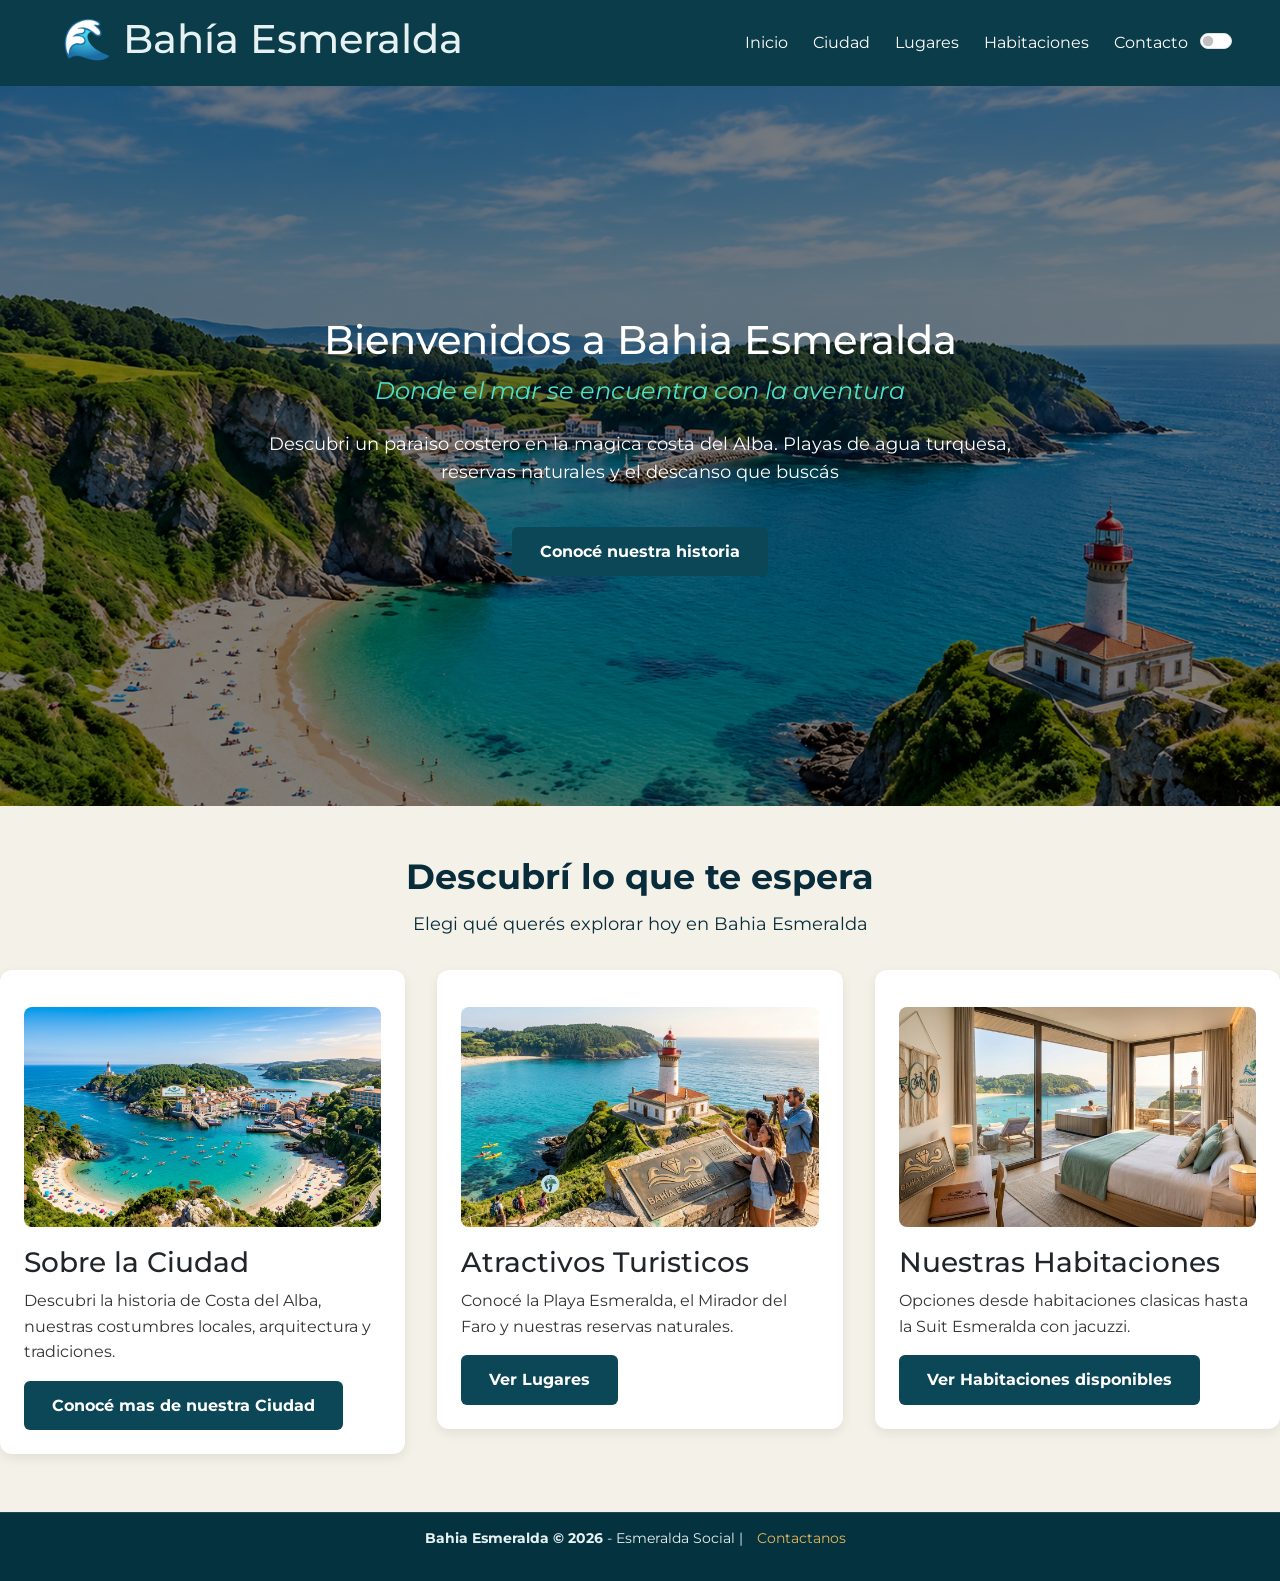
==== index.html @ da9ef94d "modificaciones de diversar clases en todos los html y en estilos.css para que quedaran de manera coh" ====
<!DOCTYPE html>
<html lang="es">
    <head>
        <meta charset="UTF-8">
        <meta name="viewport" content="width=device-width, initial-scale=1.0">
        <link rel="preconnect" href="https://fonts.googleapis.com">
        <link rel="preconnect" href="https://fonts.gstatic.com" crossorigin>
        <link href="https://fonts.googleapis.com/css2?family=Montserrat:ital,wght@0,100..900;1,100..900&display=swap" rel="stylesheet">
        <link href="https://cdn.jsdelivr.net/npm/bootstrap@5.0.2/dist/css/bootstrap.min.css" rel="stylesheet" integrity="sha384-EVSTQN3/azprG1Anm3QDgpJLIm9Nao0Yz1ztcQTwFspd3yD65VohhpuuCOmLASjC" crossorigin="anonymous">
        <link rel="stylesheet" href="estilos.css">
        <title>Bahia Esmeralda</title>
    </head>
    <body class="body">
        <header>
            <nav class="navbar navbar-expand-lg mi-barra-personalizada"> 
              <div class="container-fluid">
                <h1 class="h1">🌊 Bahía Esmeralda</h1>
                <button class="navbar-toggler" type="button" data-bs-toggle="collapse" data-bs-target="#navbarTogglerDemo01" aria-controls="navbarTogglerDemo01" aria-expanded="false" aria-label="Toggle navigation">
                  <span class="navbar-toggler-icon"></span>
                </button>
                <div class="collapse navbar-collapse" id="navbarTogglerDemo01"> 
                    <ul class="navbar-nav ms-auto mb-2 mb-lg-0">
                      <li class="nav-item">
                        <a class="nav-link active" aria-current="page" href="index.html">Inicio</a>
                      </li>
                      <li class="nav-item">
                        <a class="nav-link" href="ciudad.html">Ciudad</a>
                      </li>
                      <li class="nav-item">
                        <a class="nav-link" href="lugares.html">Lugares</a>
                      </li>
                      <li class="nav-item">
                        <a class="nav-link" href="habitaciones.html">Habitaciones</a>
                      </li>
                      <li class="nav-item">
                        <a class="nav-link" href="contacto.html">Contacto</a>
                      </li>
                    </ul>
                </div>
              </div>
              <div class="form-check form-switch">
          <input
            class="form-check-input"
            type="checkbox"
            id="flexSwitchCheckDefault"
          />
          <label class="form-check-label" for="flexSwitchCheckDefault"></label>
        </div>
            </nav>
        </header>
        <main>
            <section class="hero">
                <div class="hero-content">
                    <h1>Bienvenidos a Bahia Esmeralda</h1>
                    <p class="eslogan">Donde el mar se encuentra con la aventura</p>
                    <p>Descubri un paraiso costero en la magica costa del Alba. Playas de agua turquesa, reservas naturales y el descanso que buscás</p>
                    <a href="ciudad.html" class="btn-solid">Conocé nuestra historia </a>
                </div>
            </section>
            <section>
                <div class="titulo-seccion">
                    <h2>Descubrí lo que te espera</h2>
                    <p>Elegi qué querés explorar hoy en Bahia Esmeralda</p>
                </div>
            </section>
            <div class="galeria-lugares">
                <article class="tarjeta-lugar">
                    <img src="Multimedia/Imagen/Imagen-Ciudad.jpeg" alt="Imagen de la ciudad.">
                   <div>
                        <h3>Sobre la Ciudad</h3> 
                        <p>Descubri la historia de Costa del Alba, nuestras costumbres locales, arquitectura y tradiciones. </p>
                        <a href="ciudad.html" class="btn-solid theme-primary btn-lg">Conocé mas de nuestra Ciudad</a>
                   </div>
                </article>
                <article class="tarjeta-lugar">
                    <img src="Multimedia/Imagen/AtraccionTuristica.jpeg" alt="Imagen de una atraccion turistica.">
                    <div>
                        <h3>Atractivos Turisticos</h3>
                        <p>Conocé la Playa Esmeralda, el Mirador del Faro y nuestras reservas naturales.</p>
                        <a href="lugares.html" class="btn-solid theme-primary btn-lg">Ver Lugares</a>
                    </div>
                </article>
                <article class="tarjeta-lugar">
                    <img src="Multimedia/Imagen/ImagenDeHabataciones.jpeg" alt="Imagen de una habitacion.">
                    <div>
                        <h3>Nuestras Habitaciones</h3>
                        <p>Opciones desde habitaciones clasicas hasta la Suit Esmeralda con jacuzzi. </p>
                        <a href="habitaciones.html" class="btn-solid theme-primary btn-lg">Ver Habitaciones disponibles</a>
                    </div>
                </article>
            </div>
        </main>
        <footer >
            <div class="footer">
                <p><strong>Bahia Esmeralda &copy; 2026</strong> - Esmeralda Social | <a  class="link-footer" href="contacto.html">Contactanos</a></p>
            </div>
        </footer>    
       <script src="https://cdn.jsdelivr.net/npm/bootstrap@5.0.2/dist/js/bootstrap.bundle.min.js" integrity="sha384-MrcW6ZMFYlzcLA8Nl+NtUVF0sA7MsXsP1UyJoMp4YLEuNSfAP+JcXn/tWtIaxVXM" crossorigin="anonymous"></script>
     <script src="modo-oscuro.js"></script>    
    </body>
</html>
---- estilos.css ----
/* VARIABLES */

*  {

    box-sizing: border-box;
    margin: 0;
    padding: 0;
    
}

:root {

    --color-principal: #159A9C;
    --color-secundario: #176B87;
    --color-títulos: #E6F1F2;
    --color-subtítulos: #082C3A;
    --color-cards: #082C3A;
    --color-fondo-body: #F4F1E8;
    --color-fondo-header: #0F7C7E;
    --color-fondo-footer: #082C3A;
    --color-hipervinculo: #E5B85C;

}

:root.modo-oscuro{
    --color-principal: #36B6AE;
    --color-secundario: #8CCDD5;
    --color-títulos: #E6F1F2;
    --color-subtítulos: #E6F1F2;
    --color-cards: #082C3A;
    --color-fondo-body: #18252D;
    --color-fondo-header: #102F3A;
    --color-fondo-footer: #0B1B23;
    --color-hipervinculo: #F2C96D;
}

/* BODYS */

body {
    
    font-family: "Montserrat", sans-serif;
    font-size: 16px;
    line-height: 1.6;
    max-width: 100%;
}


.body {

    background-color: var(--color-fondo-body);
    display: flex;
    flex-direction: column;
    min-height: 100vh;

}

main{
    flex: 1;
}

.link-body {

    color: var(--color-hipervinculo);
    text-decoration: none;
    padding: 0 10px;
}

.h1 {

    color: var(--color-títulos);
    padding: 0 10px;

}

.h2 {

    color: var(--color-subtítulos);
    padding: 0 10px;

}

/* HEADERS */
/*---------------------Barra y menu--------------------*/
.mi-barra-personalizada{
    background-color: #0b3c49; 
    color: #ffffff;            
    display: flex !important;   
    justify-content: space-between !important;
    align-items: center;   
    padding: 15px 40px;    
    position: sticky;      
    top: 0;
    z-index: 1000;
}

/* Acomodá la lista del menú horizontalmente */
header .navbar-nav {
    list-style: none;
    gap: 25px;
    margin-left: 40px;
   
}

/* Modificaciones del logo */
.navbar-brand{
    font-size: 1.8rem;
    margin: 0;
    color: var(--color-texto-navbar);
}

/* Estilo para los textos y enlaces dentro del panel desplegable */
header .navbar-nav .nav-link{
    color: var(--color-texto-navbar) !important;
    padding: 10px 0 !important;
    
}


header .navbar-nav .nav-link:hover {
    color: #4ee1c7 !important;
}


.navbar-toggler-icon {
    filter: invert(1) brightness(2); 
}

/* Modificar el botón contenedor de la hamburguesa */
.navbar-toggler {
    border-color: #626665 !important; 
    background-color: transparent !important;
}

/* SOLO PARA CIUDAD (BOOTSTRAP 5) */

.navbar{
    background-color: #0b3c49 !important;
}

.navbar-nav{
    margin-left: 40px;
}

.navbar .navbar-brand{
    color: var(--color-fondo-body) !important;
}

.navbar .nav-link{
    color: var(--color-fondo-body) !important;
}

.ciudad ol{
    list-style-type: disc;
    color: var(--color-subtítulos);
}

.ciudad ol li a{
    color: var(--color-subtítulos);
    text-decoration: none;
}

.ciudad ol li a:hover{
    color: var(--color-hipervinculo);
    text-decoration: none;
}

/* FIN DE CIUDAD (BOOTSTRAP 5) */


/*----------------------------------------------------------------------------*/

/* MAINS */

.h3 {

    color: var(--color-subtítulos);
    margin: 20px 0 10px 0;
    padding: 0 10px;

}

.p {

    color: var(--color-subtítulos);
    margin: 20px 0 10px 0;
    padding: 0 10px;

}

.formulario-box {

    display: flex;
    align-items: center;
    margin: 20px;

}

.formulario-box label {

    width: 100px;
    padding: 0 10px;
    color: var(--color-subtítulos);

}

.box-input-contacto {

    width: 300px;
    height: 45px;
    box-sizing: border-box;
    padding: 5px;
}

.mensaje {

    width: 600px;
    height: 236px;
    box-sizing: border-box;
    padding: 5px;
}

.submit-formulario {

    background-color: var(--color-principal);
    color: var(--color-fondo-body);
    border: none;
    padding: 10px 20px;
    cursor: pointer;
    margin-top: 10px;
    margin-left: 10px;

}

.link-contacto {

    color: var(--color-subtítulos);
    text-decoration: none;
    padding: 0 10px;

}

.hero{
    background-image: linear-gradient(rgba(0,0,0,0.5), rgba(0,0,0,0.5)), url(Multimedia/Imagen/ciudad-esmeralda.png);
    background-size: cover;
    background-position: center;
    background-repeat: no-repeat;
    min-height: 80vh;
    display: flex;
    justify-content: center;
    align-items: center;
    text-align: center;
    color: #ffffff;
    padding: 20px;
}

.hero-content{
    max-width: 800px;
}

.hero-content h2{
    font-size: 3rem;
    margin-bottom: 15px;
    text-shadow: 2px 2px 4px rgba(0,0,0,0.6);
}

.hero-content .eslogan{
    font-size: 1.5rem;
    font-style: italic;
    color: #4ee1c7;
    margin-bottom: 20px;

}

.hero-content p{
    font-size: 1.1rem;
    margin-bottom: 40px;
}

.btn-solid{
    display: inline-block;
    padding: 12px 28px;

    background-color: #0c4757;
    color: #ffffff;
    border: none;
    border-radius: 6px;

    font-size: 1rem;
    font-weight: bold;
    text-decoration: none;
    text-align: center;

    cursor: pointer;
    transition: background-color 0.3s ease, transform 0.2s ease;
}

.btn-solid:hover{
    background-color: #4ee1c7;
    color: #28778d;
    transform: translateY(-2px);
}
.btn-solid:active{
    transform: translateY(0);
}

/*--------------Titulo de Seccion---------------------------------*/
.titulo-seccion{
    text-align: center;         
    max-width: 800px;           
    margin: 50px auto 30px auto;
    padding: 0 20px;            
}

.titulo-seccion h2{
    color: var(--color-subtítulos);    
    font-size: 2.2rem;   
    font-weight: bold;   
    margin-bottom: 12px; 
}

.titulo-seccion p{
    color: var(--color-subtítulos);  
    font-size: 1.1rem ;
}
/*----------------------------------------------------------------*/


.card{
    display: flex;
    align-items: center;
    margin: auto;
    padding: 10px 28px;
}

.card-title{
    font-size: 1.2rem;
    font-weight: bold;
    color: var(--color-cards);
}

.card-text{
    font-size: 1rem;
    font-style:  sans-serif;
    color: var(--color-cards);
    
}
.btn-solid{
    font-size: 1rem;
    border: none;
    font-weight: bold;
    text-decoration: none;   /* Quita el subrayado de los enlaces si usás un <a> */    
    text-align: center;

}

.card-img-top{
    width: 100%;
    height: 220px;
    object-fit: cover;
    border-radius: 8px;
    margin: 0.8rem 0 1.2rem;
    display: block;
}

/* FOOTERS */

.footer {

    background-color: #05323f;
    text-align: center;
    padding: 15px 20px;
    font-size: 0.85rem;
    color: var(--color-títulos);
    border-top: 1px solid rgba(255, 255, 255, 0.1);
    margin-top: 10px;

}

.link-footer {

    color: var(--color-hipervinculo);
    text-decoration: none;
    padding: 0 10px;

}

.link-footer:hover {

    text-decoration: none;
    color: var(--color-principal);

}
/* ======================================
   FLEXBOX — Tarjetas de la sección Lugares
   Parte A: Layouts avanzados con Flexbox
   ====================================== */

/* Contenedor flexible: las tarjetas se acomodan solas */
.galeria-lugares {
    display: flex;
    flex-wrap: wrap;          /* Pasa a la fila siguiente si no entran */
    gap: 2rem;                /* Espacio entre tarjetas — en lugar de margin */
    margin: 2rem 0 3rem;
}

/* Cada tarjeta: base flexible responsiva */
.tarjeta-lugar {
    flex: 1 1 320px;          /* Crece → se encoge → tamaño mínimo 320px */
    /* flex-grow: 1 → ocupa espacio disponible
       flex-shrink: 1 → se encoge si es necesario
       flex-basis: 320px → tamaño base antes de distribuir espacio */
    background-color: #ffffff;
    border-radius: 12px;
    padding: 1.5rem;
    box-shadow: 0 4px 12px rgba(0, 0, 0, 0.08);
    overflow: hidden;
    transition: transform 0.3s ease, box-shadow 0.3s ease;
}

/* Efecto al pasar el mouse — mejora visual */
.tarjeta-lugar:hover {
    transform: translateY(-5px);
    box-shadow: 0 8px 20px rgba(0, 0, 0, 0.12);
}

/* Imagen dentro de la tarjeta */
.tarjeta-lugar img {
    width: 100%;
    height: 220px;
    object-fit: cover;
    border-radius: 8px;
    margin: 0.8rem 0 1.2rem;
    display: block;
}

/* Títulos y texto dentro de tarjetas */
.tarjeta-lugar h3 {
    margin-top: 0;
}

.tarjeta-lugar p {
    line-height: 1.6;
    color: #333;
}
/* ======================================
   SECCIÓN HABITACIONES — Estilos propios
   ====================================== */

/* Precio destacado */
.precio {
    font-size: 1.1rem;
    font-weight: 700;
    color: var(--color-primario);
    margin-top: 1rem;
    padding-top: 0.8rem;
    border-top: 1px dashed #ddd;
}

/* Asegurar que todas las tarjetas tengan el mismo alto */
.tarjeta-lugar {
    display: flex;
    flex-direction: column;
    height: 100%;
}

.tarjeta-lugar p:last-of-type {
    margin-top: auto;
}
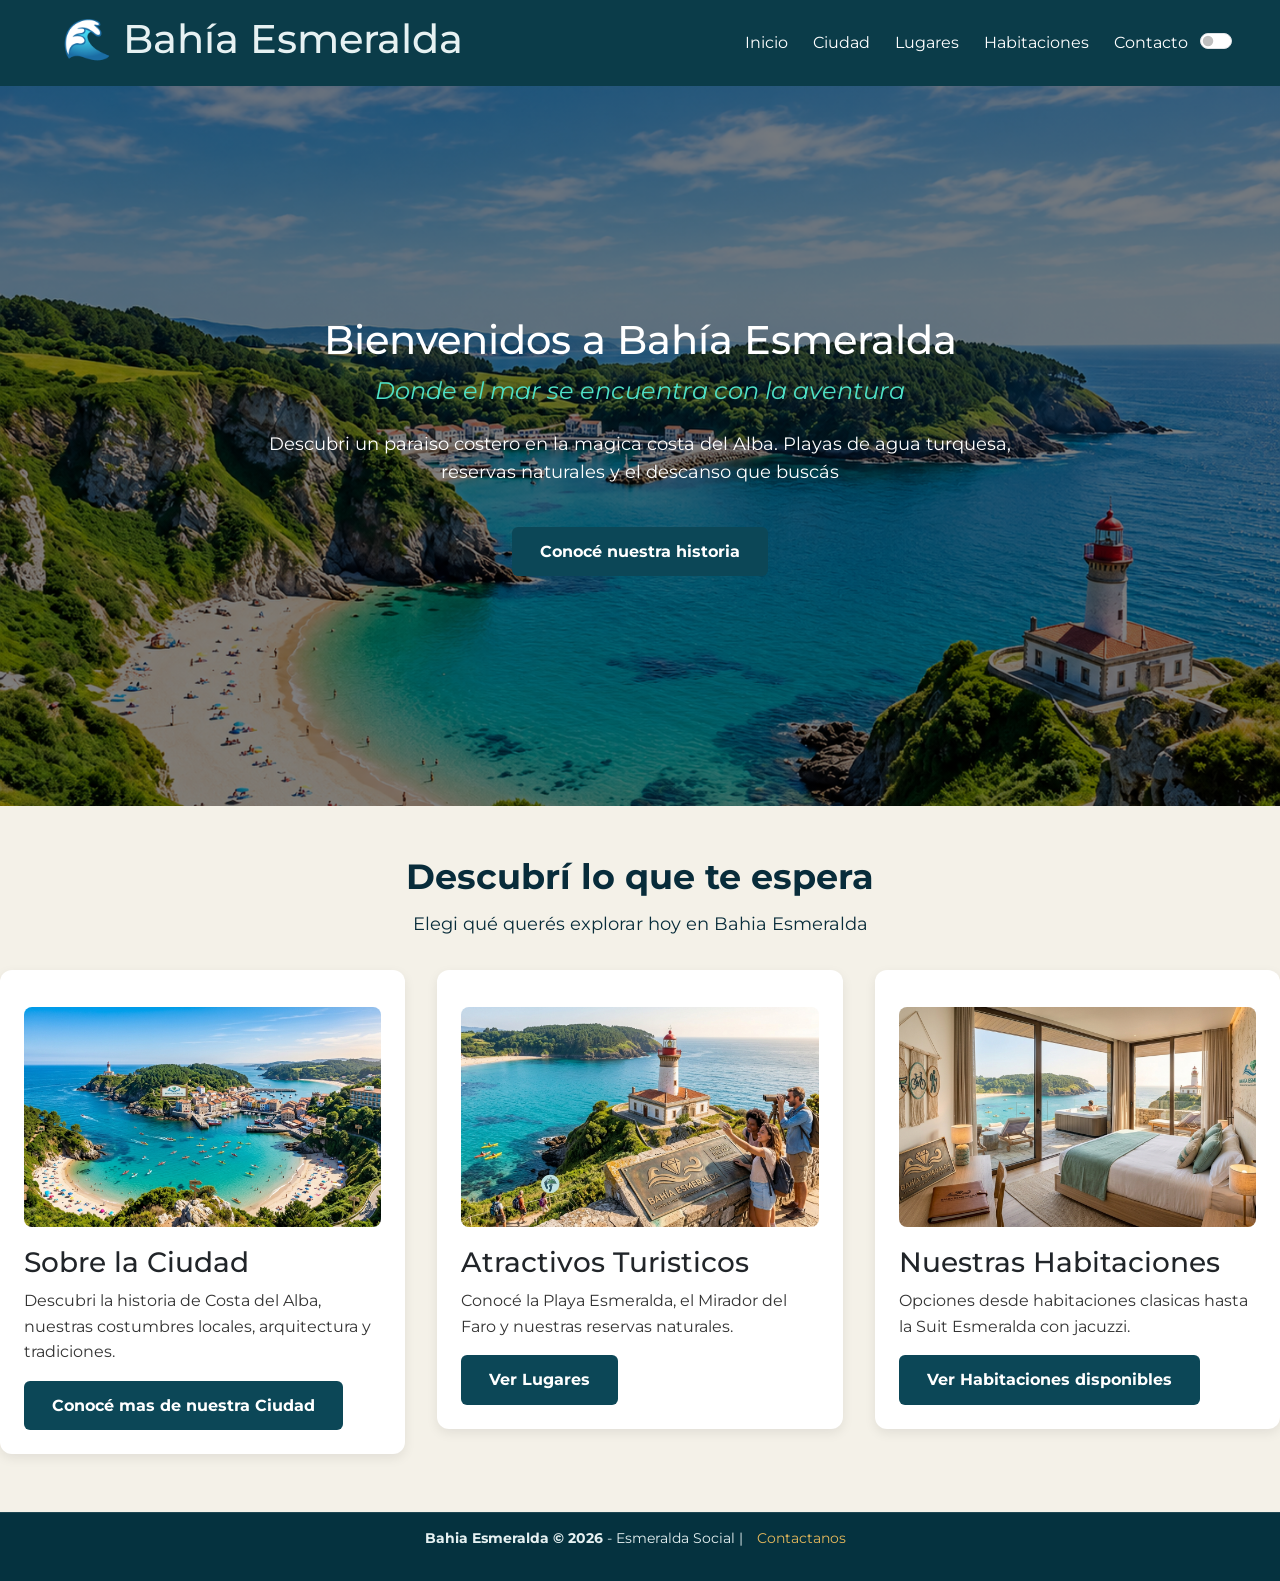
==== commit 46a7929d: "Se modificó un h1 por un h2 para que solo haya uno" ====
--- a/index.html
+++ b/index.html
@@ -51,7 +51,7 @@
         <main>
             <section class="hero">
                 <div class="hero-content">
-                    <h1>Bienvenidos a Bahia Esmeralda</h1>
+                    <h1>Bienvenidos a Bahía Esmeralda</h1>
                     <p class="eslogan">Donde el mar se encuentra con la aventura</p>
                     <p>Descubri un paraiso costero en la magica costa del Alba. Playas de agua turquesa, reservas naturales y el descanso que buscás</p>
                     <a href="ciudad.html" class="btn-solid">Conocé nuestra historia </a>
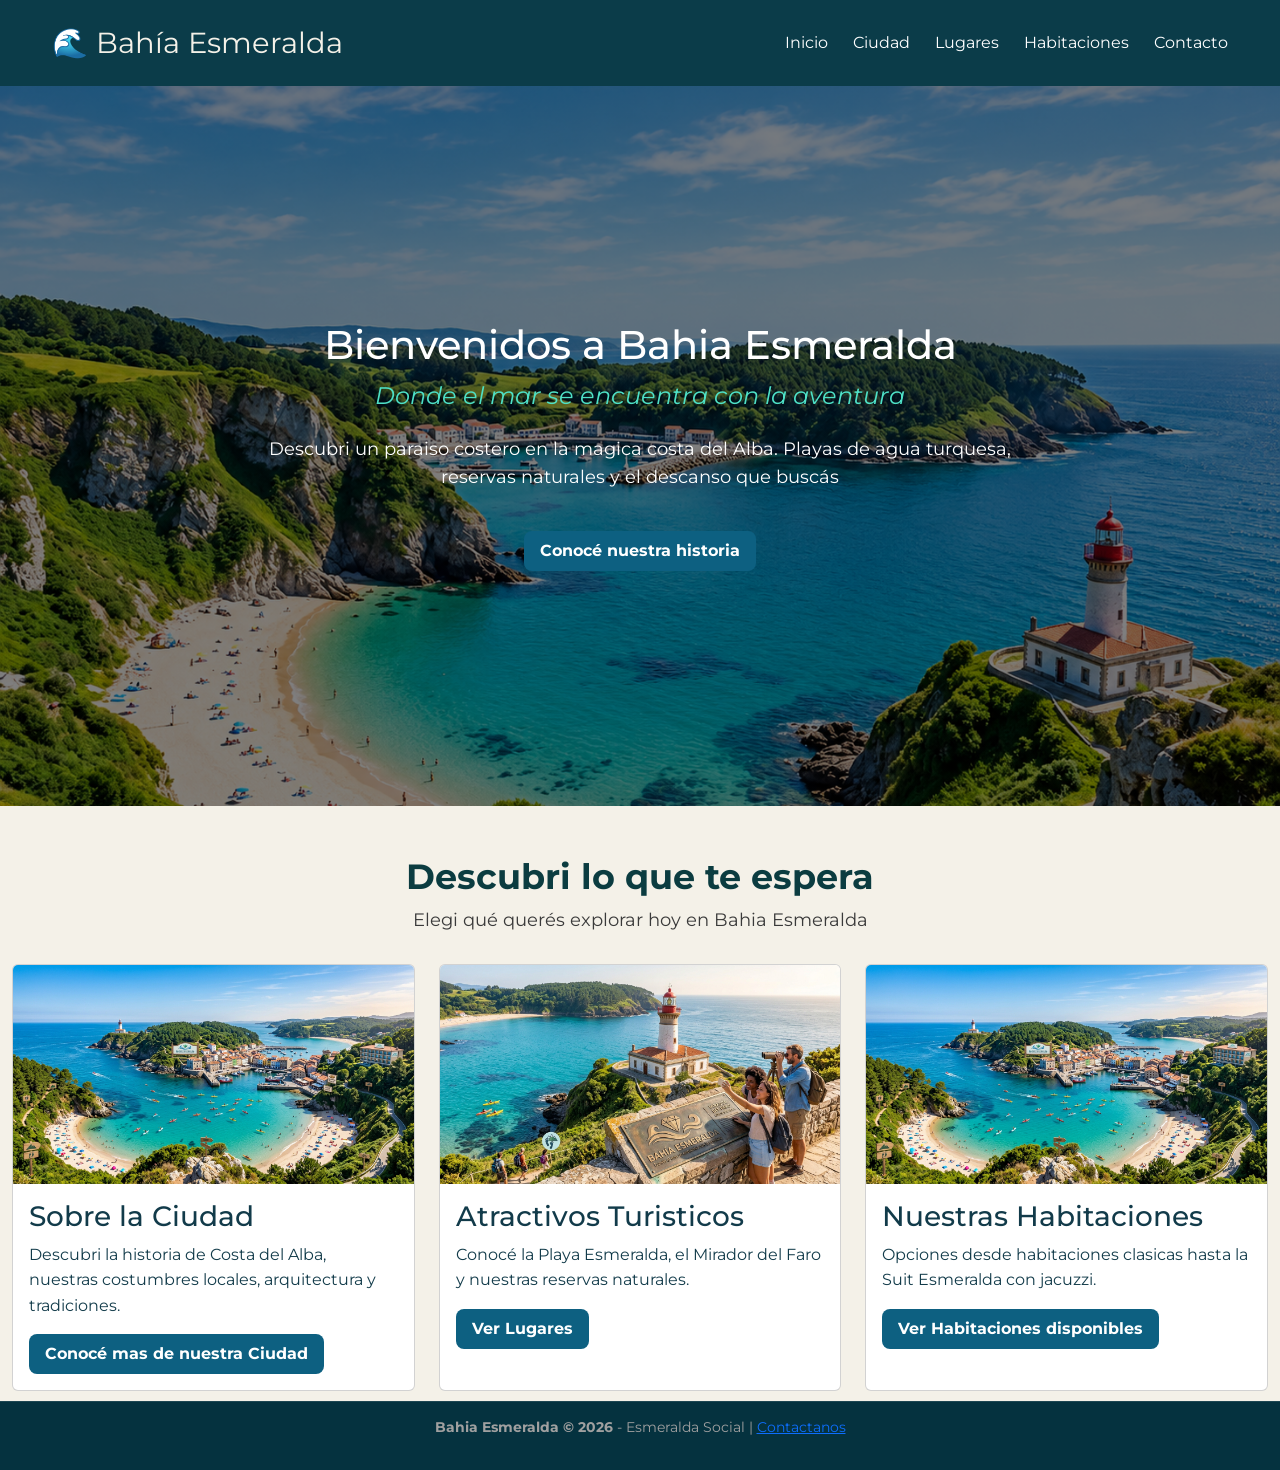
==== commit 54404524: "modificado las tajetas y los botones de index.html" ====
--- a/index.html
+++ b/index.html
@@ -14,7 +14,7 @@
         <header>
             <nav class="navbar navbar-expand-lg mi-barra-personalizada"> 
               <div class="container-fluid">
-                <h1 class="h1">🌊 Bahía Esmeralda</h1>
+                <a class="navbar-brand" href="index.html">🌊 Bahía Esmeralda</a>
                 <button class="navbar-toggler" type="button" data-bs-toggle="collapse" data-bs-target="#navbarTogglerDemo01" aria-controls="navbarTogglerDemo01" aria-expanded="false" aria-label="Toggle navigation">
                   <span class="navbar-toggler-icon"></span>
                 </button>
@@ -38,64 +38,64 @@
                     </ul>
                 </div>
               </div>
-              <div class="form-check form-switch">
-          <input
-            class="form-check-input"
-            type="checkbox"
-            id="flexSwitchCheckDefault"
-          />
-          <label class="form-check-label" for="flexSwitchCheckDefault"></label>
-        </div>
             </nav>
         </header>
         <main>
             <section class="hero">
                 <div class="hero-content">
-                    <h1>Bienvenidos a Bahía Esmeralda</h1>
+                    <h1>Bienvenidos a Bahia Esmeralda</h1>
                     <p class="eslogan">Donde el mar se encuentra con la aventura</p>
                     <p>Descubri un paraiso costero en la magica costa del Alba. Playas de agua turquesa, reservas naturales y el descanso que buscás</p>
-                    <a href="ciudad.html" class="btn-solid">Conocé nuestra historia </a>
+                    <a href="ciudad.html" class="btn btn-secondary btn-lg">Conocé nuestra historia </a>
                 </div>
             </section>
             <section>
                 <div class="titulo-seccion">
-                    <h2>Descubrí lo que te espera</h2>
+                    <h2>Descubri lo que te espera</h2>
                     <p>Elegi qué querés explorar hoy en Bahia Esmeralda</p>
                 </div>
             </section>
-            <div class="galeria-lugares">
-                <article class="tarjeta-lugar">
-                    <img src="Multimedia/Imagen/Imagen-Ciudad.jpeg" alt="Imagen de la ciudad.">
-                   <div>
-                        <h3>Sobre la Ciudad</h3> 
-                        <p>Descubri la historia de Costa del Alba, nuestras costumbres locales, arquitectura y tradiciones. </p>
-                        <a href="ciudad.html" class="btn-solid theme-primary btn-lg">Conocé mas de nuestra Ciudad</a>
-                   </div>
-                </article>
-                <article class="tarjeta-lugar">
-                    <img src="Multimedia/Imagen/AtraccionTuristica.jpeg" alt="Imagen de una atraccion turistica.">
-                    <div>
-                        <h3>Atractivos Turisticos</h3>
-                        <p>Conocé la Playa Esmeralda, el Mirador del Faro y nuestras reservas naturales.</p>
-                        <a href="lugares.html" class="btn-solid theme-primary btn-lg">Ver Lugares</a>
-                    </div>
-                </article>
-                <article class="tarjeta-lugar">
-                    <img src="Multimedia/Imagen/ImagenDeHabataciones.jpeg" alt="Imagen de una habitacion.">
-                    <div>
-                        <h3>Nuestras Habitaciones</h3>
-                        <p>Opciones desde habitaciones clasicas hasta la Suit Esmeralda con jacuzzi. </p>
-                        <a href="habitaciones.html" class="btn-solid theme-primary btn-lg">Ver Habitaciones disponibles</a>
-                    </div>
-                </article>
+            <div class="container-fluid">
+                
+                <div class="row row-cols-1 row-cols-md-3 g-4">
+                    <div class="col">
+                        <div class="card h-100">
+                            <img src="Multimedia/Imagen/Imagen-Ciudad.jpeg" class="card-img-top" alt="Imagen de la ciudad.">
+                            <div class="card-body">
+                                <h3 class="card-title">Sobre la Ciudad</h3>
+                                <p class="card-text">Descubri la historia de Costa del Alba, nuestras costumbres locales, arquitectura y tradiciones.</p>
+                                <a href="ciudad.html"  class="btn btn-secondary btn-lg">Conocé mas de nuestra Ciudad</a>
+                            </div>
+                        </div>
+                    </div>    
+                     <div class="col">
+                        <div class="card h-100">
+                            <img src="Multimedia/Imagen/AtraccionTuristica.jpeg" class="card-img-top" alt="Imagen de una atraccion turistica.">
+                            <div class="card-body">
+                                <h3 class="card-title">Atractivos Turisticos</h3>
+                                <p class="card-text">Conocé la Playa Esmeralda, el Mirador del Faro y nuestras reservas naturales.</p>
+                                <a href="lugares.html"  class="btn btn-secondary btn-lg">Ver Lugares</a>
+                            </div>
+                        </div>
+                    </div> 
+                    <div class="col">
+                        <div class="card h-100">
+                            <img src="Multimedia/Imagen/Imagen-Ciudad.jpeg" class="card-img-top" alt="Imagen de la ciudad.">
+                            <div class="card-body">
+                                <h3 class="card-title">Nuestras Habitaciones</h3>
+                                <p class="card-text">Opciones desde habitaciones clasicas hasta la Suit Esmeralda con jacuzzi.</p>
+                                <a href="habitaciones.html"  class="btn btn-secondary btn-lg">Ver Habitaciones disponibles</a>
+                            </div>
+                        </div>
+                    </div> 
+                </div>
             </div>
         </main>
         <footer >
             <div class="footer">
-                <p><strong>Bahia Esmeralda &copy; 2026</strong> - Esmeralda Social | <a  class="link-footer" href="contacto.html">Contactanos</a></p>
+                <p><strong>Bahia Esmeralda &copy; 2026</strong> - Esmeralda Social | <a href="contacto.html">Contactanos</a></p>
             </div>
         </footer>    
        <script src="https://cdn.jsdelivr.net/npm/bootstrap@5.0.2/dist/js/bootstrap.bundle.min.js" integrity="sha384-MrcW6ZMFYlzcLA8Nl+NtUVF0sA7MsXsP1UyJoMp4YLEuNSfAP+JcXn/tWtIaxVXM" crossorigin="anonymous"></script>
-     <script src="modo-oscuro.js"></script>    
     </body>
 </html> 
--- a/estilos.css
+++ b/estilos.css
@@ -12,9 +12,7 @@
 
     --color-principal: #159A9C;
     --color-secundario: #176B87;
-    --color-títulos: #E6F1F2;
-    --color-subtítulos: #082C3A;
-    --color-cards: #082C3A;
+    --color-títulos: #123B4A;
     --color-fondo-body: #F4F1E8;
     --color-fondo-header: #0F7C7E;
     --color-fondo-footer: #082C3A;
@@ -22,12 +20,10 @@
 
 }
 
-:root.modo-oscuro{
+.modo-oscuro{
     --color-principal: #36B6AE;
     --color-secundario: #8CCDD5;
     --color-títulos: #E6F1F2;
-    --color-subtítulos: #E6F1F2;
-    --color-cards: #082C3A;
     --color-fondo-body: #18252D;
     --color-fondo-header: #102F3A;
     --color-fondo-footer: #0B1B23;
@@ -50,12 +46,7 @@
     background-color: var(--color-fondo-body);
     display: flex;
     flex-direction: column;
-    min-height: 100vh;
-
-}
-
-main{
-    flex: 1;
+
 }
 
 .link-body {
@@ -74,7 +65,7 @@
 
 .h2 {
 
-    color: var(--color-subtítulos);
+    color: var(--color-fondo-body);
     padding: 0 10px;
 
 }
@@ -105,12 +96,13 @@
 .navbar-brand{
     font-size: 1.8rem;
     margin: 0;
-    color: var(--color-texto-navbar);
-}
+    color: #cddddd;
+}
+
 
 /* Estilo para los textos y enlaces dentro del panel desplegable */
 header .navbar-nav .nav-link{
-    color: var(--color-texto-navbar) !important;
+    color: #ffffff !important;
     padding: 10px 0 !important;
     
 }
@@ -151,19 +143,26 @@
 
 .ciudad ol{
     list-style-type: disc;
-    color: var(--color-subtítulos);
+    color: var(--color-títulos);
 }
 
 .ciudad ol li a{
-    color: var(--color-subtítulos);
+    color: var(--color-títulos);
     text-decoration: none;
 }
 
 .ciudad ol li a:hover{
     color: var(--color-hipervinculo);
-    text-decoration: none;
-}
-
+    text-decoration: underline;
+}
+
+.card-title{
+    color: var(--color-títulos);
+}
+
+.card-text{
+    color: var(--color-títulos);
+}
 /* FIN DE CIUDAD (BOOTSTRAP 5) */
 
 
@@ -173,7 +172,7 @@
 
 .h3 {
 
-    color: var(--color-subtítulos);
+    color: var(--color-títulos);
     margin: 20px 0 10px 0;
     padding: 0 10px;
 
@@ -181,7 +180,7 @@
 
 .p {
 
-    color: var(--color-subtítulos);
+    color: var(--color-títulos);
     margin: 20px 0 10px 0;
     padding: 0 10px;
 
@@ -199,7 +198,7 @@
 
     width: 100px;
     padding: 0 10px;
-    color: var(--color-subtítulos);
+    color: var(--color-títulos);
 
 }
 
@@ -233,7 +232,7 @@
 
 .link-contacto {
 
-    color: var(--color-subtítulos);
+    color: var(--color-fondo-footer);
     text-decoration: none;
     padding: 0 10px;
 
@@ -276,31 +275,13 @@
     margin-bottom: 40px;
 }
 
-.btn-solid{
-    display: inline-block;
-    padding: 12px 28px;
-
-    background-color: #0c4757;
+.btn{
+    background-color: #0d6081;
     color: #ffffff;
     border: none;
-    border-radius: 6px;
 
     font-size: 1rem;
-    font-weight: bold;
-    text-decoration: none;
-    text-align: center;
-
-    cursor: pointer;
-    transition: background-color 0.3s ease, transform 0.2s ease;
-}
-
-.btn-solid:hover{
-    background-color: #4ee1c7;
-    color: #28778d;
-    transform: translateY(-2px);
-}
-.btn-solid:active{
-    transform: translateY(0);
+    font-weight: bold;  
 }
 
 /*--------------Titulo de Seccion---------------------------------*/
@@ -312,55 +293,17 @@
 }
 
 .titulo-seccion h2{
-    color: var(--color-subtítulos);    
+    color: #0b3c40;    
     font-size: 2.2rem;   
     font-weight: bold;   
-    margin-bottom: 12px; 
 }
 
 .titulo-seccion p{
-    color: var(--color-subtítulos);  
+    color: #3a3a3a;  
     font-size: 1.1rem ;
 }
 /*----------------------------------------------------------------*/
 
-
-.card{
-    display: flex;
-    align-items: center;
-    margin: auto;
-    padding: 10px 28px;
-}
-
-.card-title{
-    font-size: 1.2rem;
-    font-weight: bold;
-    color: var(--color-cards);
-}
-
-.card-text{
-    font-size: 1rem;
-    font-style:  sans-serif;
-    color: var(--color-cards);
-    
-}
-.btn-solid{
-    font-size: 1rem;
-    border: none;
-    font-weight: bold;
-    text-decoration: none;   /* Quita el subrayado de los enlaces si usás un <a> */    
-    text-align: center;
-
-}
-
-.card-img-top{
-    width: 100%;
-    height: 220px;
-    object-fit: cover;
-    border-radius: 8px;
-    margin: 0.8rem 0 1.2rem;
-    display: block;
-}
 
 /* FOOTERS */
 
@@ -370,7 +313,7 @@
     text-align: center;
     padding: 15px 20px;
     font-size: 0.85rem;
-    color: var(--color-títulos);
+    color: #a0a0a0;
     border-top: 1px solid rgba(255, 255, 255, 0.1);
     margin-top: 10px;
 
@@ -381,13 +324,6 @@
     color: var(--color-hipervinculo);
     text-decoration: none;
     padding: 0 10px;
-
-}
-
-.link-footer:hover {
-
-    text-decoration: none;
-    color: var(--color-principal);
 
 }
 /* ======================================
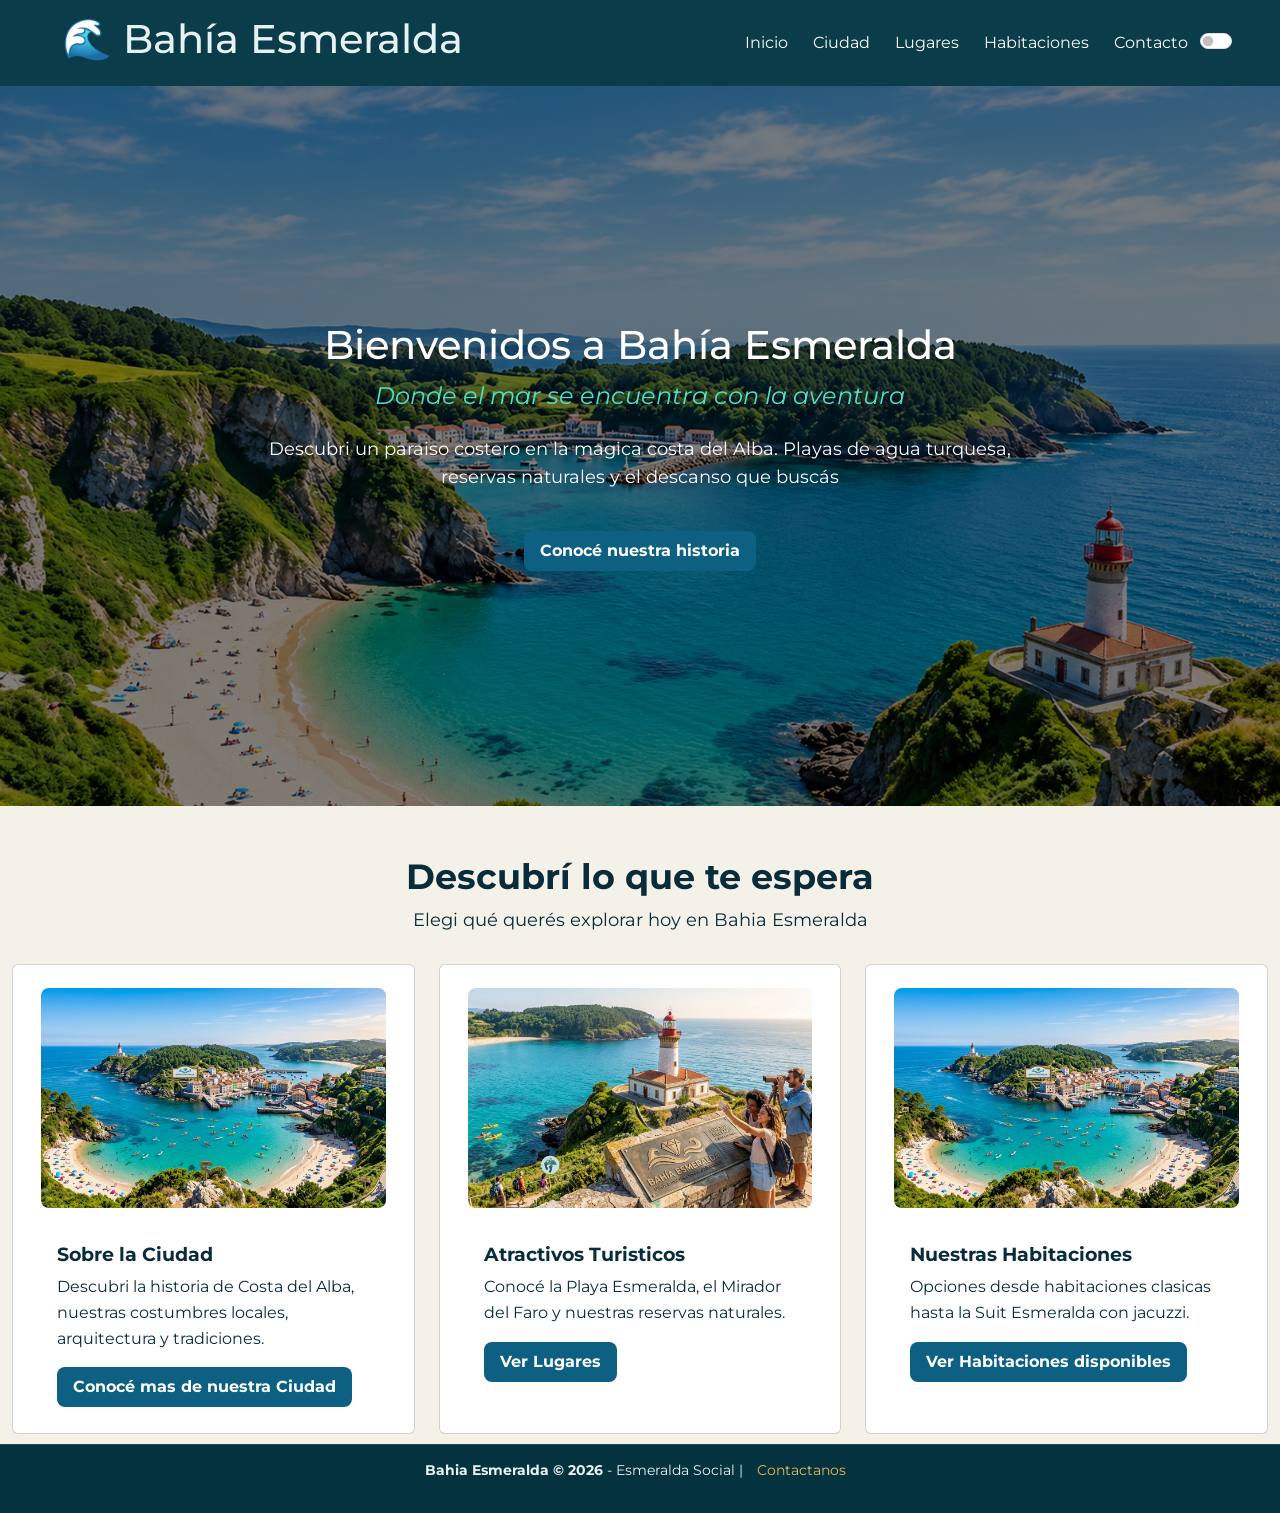
==== commit 879a9360: "modificado las tajetas y los botones de index.html" ====
--- a/index.html
+++ b/index.html
@@ -14,7 +14,7 @@
         <header>
             <nav class="navbar navbar-expand-lg mi-barra-personalizada"> 
               <div class="container-fluid">
-                <a class="navbar-brand" href="index.html">🌊 Bahía Esmeralda</a>
+                <h1 class="h1">🌊 Bahía Esmeralda</h1>
                 <button class="navbar-toggler" type="button" data-bs-toggle="collapse" data-bs-target="#navbarTogglerDemo01" aria-controls="navbarTogglerDemo01" aria-expanded="false" aria-label="Toggle navigation">
                   <span class="navbar-toggler-icon"></span>
                 </button>
@@ -38,12 +38,20 @@
                     </ul>
                 </div>
               </div>
+              <div class="form-check form-switch">
+          <input
+            class="form-check-input"
+            type="checkbox"
+            id="flexSwitchCheckDefault"
+          />
+          <label class="form-check-label" for="flexSwitchCheckDefault"></label>
+        </div>
             </nav>
         </header>
         <main>
             <section class="hero">
                 <div class="hero-content">
-                    <h1>Bienvenidos a Bahia Esmeralda</h1>
+                    <h1>Bienvenidos a Bahía Esmeralda</h1>
                     <p class="eslogan">Donde el mar se encuentra con la aventura</p>
                     <p>Descubri un paraiso costero en la magica costa del Alba. Playas de agua turquesa, reservas naturales y el descanso que buscás</p>
                     <a href="ciudad.html" class="btn btn-secondary btn-lg">Conocé nuestra historia </a>
@@ -51,7 +59,7 @@
             </section>
             <section>
                 <div class="titulo-seccion">
-                    <h2>Descubri lo que te espera</h2>
+                    <h2>Descubrí lo que te espera</h2>
                     <p>Elegi qué querés explorar hoy en Bahia Esmeralda</p>
                 </div>
             </section>
@@ -93,9 +101,10 @@
         </main>
         <footer >
             <div class="footer">
-                <p><strong>Bahia Esmeralda &copy; 2026</strong> - Esmeralda Social | <a href="contacto.html">Contactanos</a></p>
+                <p><strong>Bahia Esmeralda &copy; 2026</strong> - Esmeralda Social | <a  class="link-footer" href="contacto.html">Contactanos</a></p>
             </div>
         </footer>    
        <script src="https://cdn.jsdelivr.net/npm/bootstrap@5.0.2/dist/js/bootstrap.bundle.min.js" integrity="sha384-MrcW6ZMFYlzcLA8Nl+NtUVF0sA7MsXsP1UyJoMp4YLEuNSfAP+JcXn/tWtIaxVXM" crossorigin="anonymous"></script>
+     <script src="modo-oscuro.js"></script>    
     </body>
 </html> 
--- a/estilos.css
+++ b/estilos.css
@@ -12,7 +12,9 @@
 
     --color-principal: #159A9C;
     --color-secundario: #176B87;
-    --color-títulos: #123B4A;
+    --color-títulos: #E6F1F2;
+    --color-subtítulos: #082C3A;
+    --color-cards: #082C3A;
     --color-fondo-body: #F4F1E8;
     --color-fondo-header: #0F7C7E;
     --color-fondo-footer: #082C3A;
@@ -20,10 +22,12 @@
 
 }
 
-.modo-oscuro{
+:root.modo-oscuro{
     --color-principal: #36B6AE;
     --color-secundario: #8CCDD5;
     --color-títulos: #E6F1F2;
+    --color-subtítulos: #E6F1F2;
+    --color-cards: #082C3A;
     --color-fondo-body: #18252D;
     --color-fondo-header: #102F3A;
     --color-fondo-footer: #0B1B23;
@@ -46,7 +50,12 @@
     background-color: var(--color-fondo-body);
     display: flex;
     flex-direction: column;
-
+    min-height: 100vh;
+
+}
+
+main{
+    flex: 1;
 }
 
 .link-body {
@@ -65,7 +74,7 @@
 
 .h2 {
 
-    color: var(--color-fondo-body);
+    color: var(--color-subtítulos);
     padding: 0 10px;
 
 }
@@ -96,13 +105,12 @@
 .navbar-brand{
     font-size: 1.8rem;
     margin: 0;
-    color: #cddddd;
-}
-
+    color: var(--color-texto-navbar);
+}
 
 /* Estilo para los textos y enlaces dentro del panel desplegable */
 header .navbar-nav .nav-link{
-    color: #ffffff !important;
+    color: var(--color-texto-navbar) !important;
     padding: 10px 0 !important;
     
 }
@@ -143,26 +151,19 @@
 
 .ciudad ol{
     list-style-type: disc;
-    color: var(--color-títulos);
+    color: var(--color-subtítulos);
 }
 
 .ciudad ol li a{
-    color: var(--color-títulos);
+    color: var(--color-subtítulos);
     text-decoration: none;
 }
 
 .ciudad ol li a:hover{
     color: var(--color-hipervinculo);
-    text-decoration: underline;
-}
-
-.card-title{
-    color: var(--color-títulos);
-}
-
-.card-text{
-    color: var(--color-títulos);
-}
+    text-decoration: none;
+}
+
 /* FIN DE CIUDAD (BOOTSTRAP 5) */
 
 
@@ -172,7 +173,7 @@
 
 .h3 {
 
-    color: var(--color-títulos);
+    color: var(--color-subtítulos);
     margin: 20px 0 10px 0;
     padding: 0 10px;
 
@@ -180,7 +181,7 @@
 
 .p {
 
-    color: var(--color-títulos);
+    color: var(--color-subtítulos);
     margin: 20px 0 10px 0;
     padding: 0 10px;
 
@@ -198,7 +199,7 @@
 
     width: 100px;
     padding: 0 10px;
-    color: var(--color-títulos);
+    color: var(--color-subtítulos);
 
 }
 
@@ -232,7 +233,7 @@
 
 .link-contacto {
 
-    color: var(--color-fondo-footer);
+    color: var(--color-subtítulos);
     text-decoration: none;
     padding: 0 10px;
 
@@ -293,17 +294,53 @@
 }
 
 .titulo-seccion h2{
-    color: #0b3c40;    
+    color: var(--color-subtítulos);    
     font-size: 2.2rem;   
     font-weight: bold;   
 }
 
-.titulo-seccion p{
-    color: #3a3a3a;  
+.titulo-seccion p{ 
+    color: var(--color-subtítulos);  
     font-size: 1.1rem ;
 }
 /*----------------------------------------------------------------*/
 
+.card{
+    display: flex;
+    align-items: center;
+    margin: auto;
+    padding: 10px 28px;
+}
+
+.card-title{
+    font-size: 1.2rem;
+    font-weight: bold;
+    color: var(--color-cards);
+}
+
+.card-text{
+    font-size: 1rem;
+    font-style:  sans-serif;
+    color: var(--color-cards);
+    
+}
+.btn-solid{
+    font-size: 1rem;
+    border: none;
+    font-weight: bold;
+    text-decoration: none;   /* Quita el subrayado de los enlaces si usás un <a> */    
+    text-align: center;
+
+}
+
+.card-img-top{
+    width: 100%;
+    height: 220px;
+    object-fit: cover;
+    border-radius: 8px;
+    margin: 0.8rem 0 1.2rem;
+    display: block;
+}
 
 /* FOOTERS */
 
@@ -313,7 +350,7 @@
     text-align: center;
     padding: 15px 20px;
     font-size: 0.85rem;
-    color: #a0a0a0;
+    color: var(--color-títulos);
     border-top: 1px solid rgba(255, 255, 255, 0.1);
     margin-top: 10px;
 
@@ -324,6 +361,13 @@
     color: var(--color-hipervinculo);
     text-decoration: none;
     padding: 0 10px;
+
+}
+
+.link-footer:hover {
+
+    text-decoration: none;
+    color: var(--color-principal);
 
 }
 /* ======================================
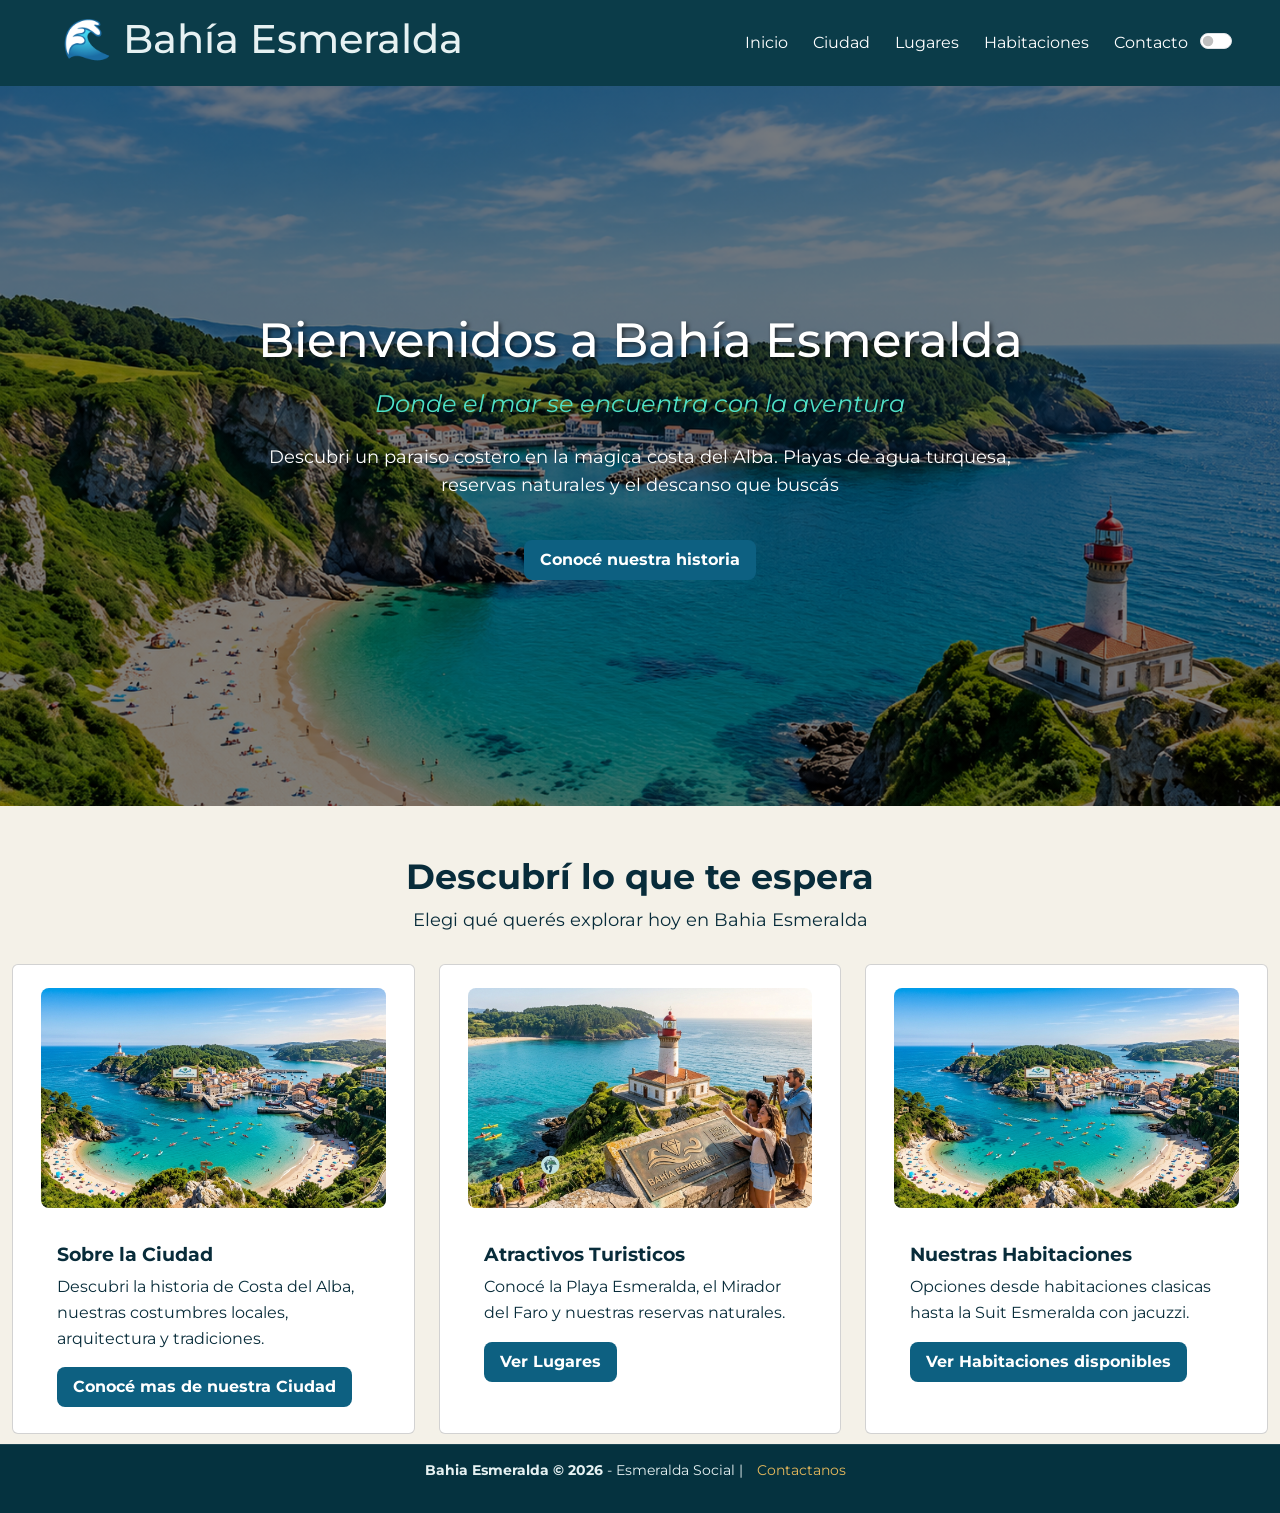
==== commit a2d48bbe: "Correcion de un h2 en index.html" ====
--- a/index.html
+++ b/index.html
@@ -51,7 +51,7 @@
         <main>
             <section class="hero">
                 <div class="hero-content">
-                    <h1>Bienvenidos a Bahía Esmeralda</h1>
+                    <h2>Bienvenidos a Bahía Esmeralda</h2>
                     <p class="eslogan">Donde el mar se encuentra con la aventura</p>
                     <p>Descubri un paraiso costero en la magica costa del Alba. Playas de agua turquesa, reservas naturales y el descanso que buscás</p>
                     <a href="ciudad.html" class="btn btn-secondary btn-lg">Conocé nuestra historia </a>
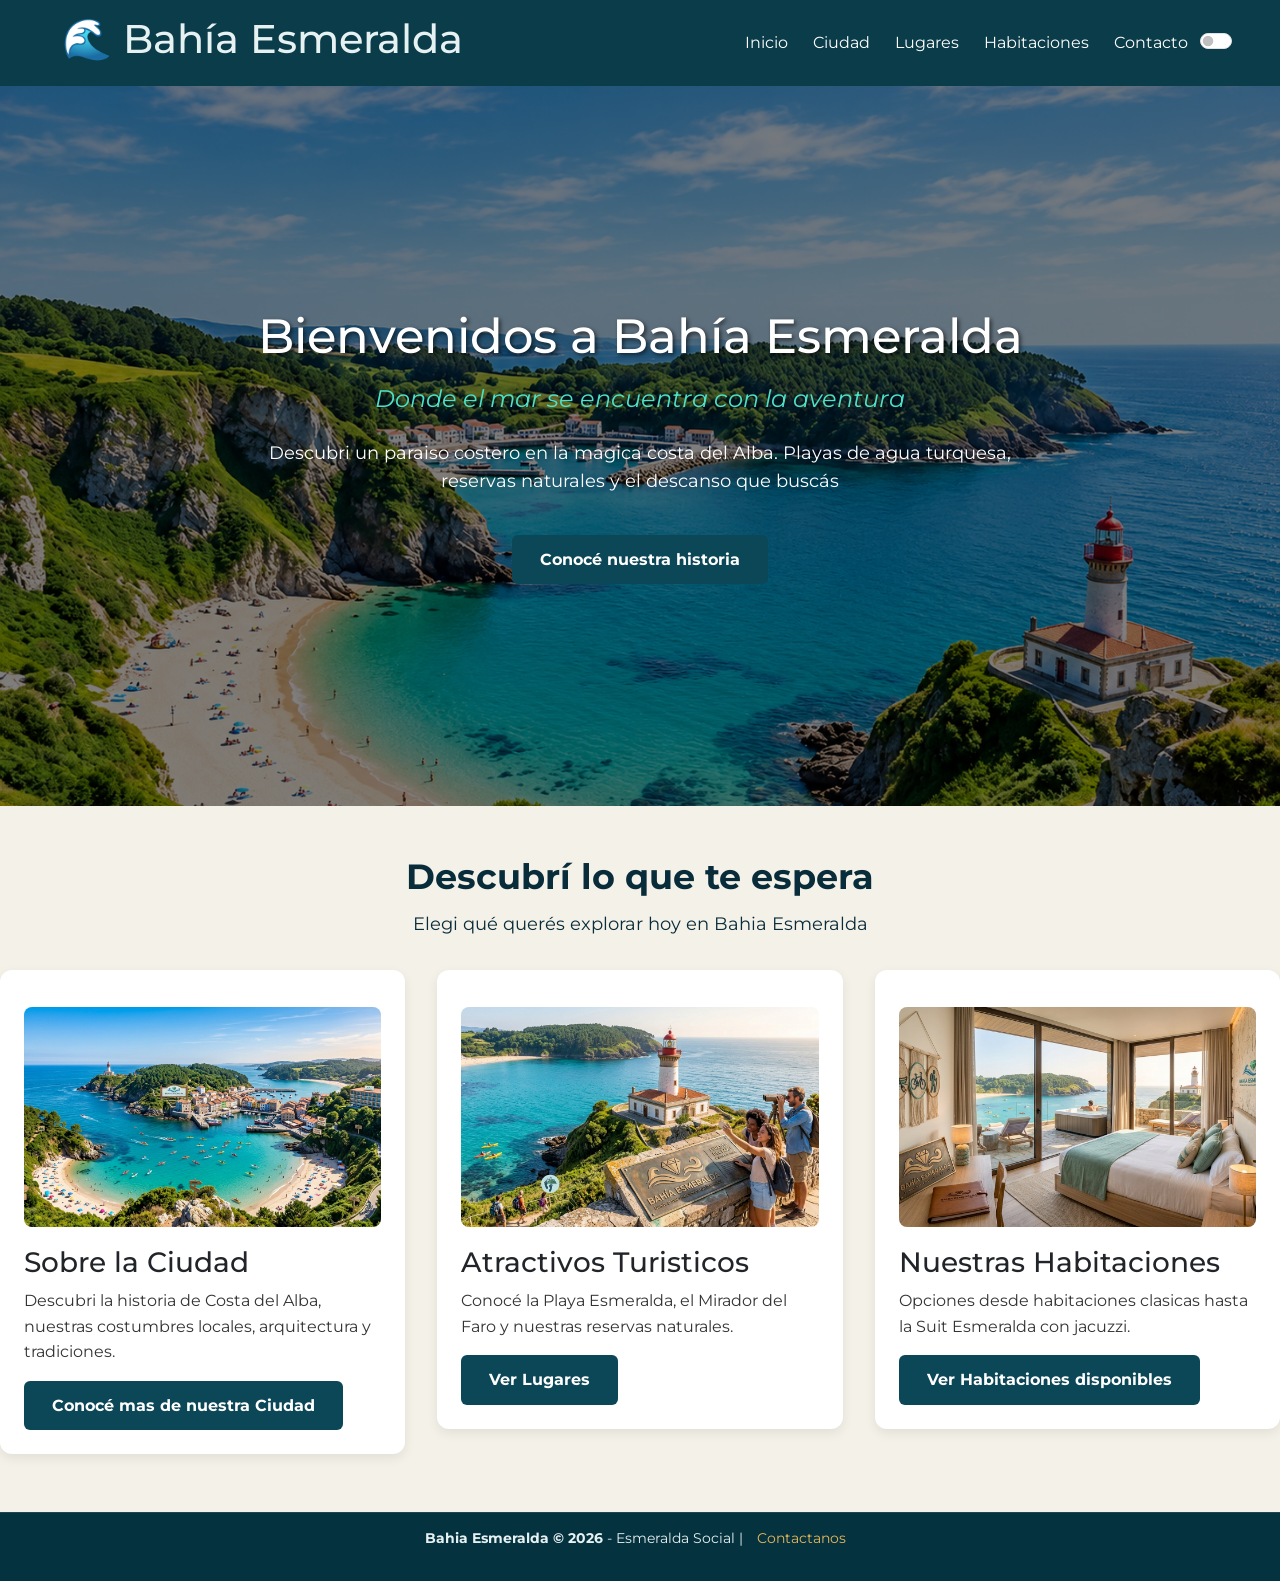
==== commit 754291a1: "Se modificó la clase CSS navbar-toggler-icon para que al momento en que la pantalla se achica y apar" ====
--- a/index.html
+++ b/index.html
@@ -54,7 +54,7 @@
                     <h2>Bienvenidos a Bahía Esmeralda</h2>
                     <p class="eslogan">Donde el mar se encuentra con la aventura</p>
                     <p>Descubri un paraiso costero en la magica costa del Alba. Playas de agua turquesa, reservas naturales y el descanso que buscás</p>
-                    <a href="ciudad.html" class="btn btn-secondary btn-lg">Conocé nuestra historia </a>
+                    <a href="ciudad.html" class="btn-solid">Conocé nuestra historia </a>
                 </div>
             </section>
             <section>
@@ -63,40 +63,31 @@
                     <p>Elegi qué querés explorar hoy en Bahia Esmeralda</p>
                 </div>
             </section>
-            <div class="container-fluid">
-                
-                <div class="row row-cols-1 row-cols-md-3 g-4">
-                    <div class="col">
-                        <div class="card h-100">
-                            <img src="Multimedia/Imagen/Imagen-Ciudad.jpeg" class="card-img-top" alt="Imagen de la ciudad.">
-                            <div class="card-body">
-                                <h3 class="card-title">Sobre la Ciudad</h3>
-                                <p class="card-text">Descubri la historia de Costa del Alba, nuestras costumbres locales, arquitectura y tradiciones.</p>
-                                <a href="ciudad.html"  class="btn btn-secondary btn-lg">Conocé mas de nuestra Ciudad</a>
-                            </div>
-                        </div>
-                    </div>    
-                     <div class="col">
-                        <div class="card h-100">
-                            <img src="Multimedia/Imagen/AtraccionTuristica.jpeg" class="card-img-top" alt="Imagen de una atraccion turistica.">
-                            <div class="card-body">
-                                <h3 class="card-title">Atractivos Turisticos</h3>
-                                <p class="card-text">Conocé la Playa Esmeralda, el Mirador del Faro y nuestras reservas naturales.</p>
-                                <a href="lugares.html"  class="btn btn-secondary btn-lg">Ver Lugares</a>
-                            </div>
-                        </div>
-                    </div> 
-                    <div class="col">
-                        <div class="card h-100">
-                            <img src="Multimedia/Imagen/Imagen-Ciudad.jpeg" class="card-img-top" alt="Imagen de la ciudad.">
-                            <div class="card-body">
-                                <h3 class="card-title">Nuestras Habitaciones</h3>
-                                <p class="card-text">Opciones desde habitaciones clasicas hasta la Suit Esmeralda con jacuzzi.</p>
-                                <a href="habitaciones.html"  class="btn btn-secondary btn-lg">Ver Habitaciones disponibles</a>
-                            </div>
-                        </div>
-                    </div> 
-                </div>
+            <div class="galeria-lugares">
+                <article class="tarjeta-lugar">
+                    <img src="Multimedia/Imagen/Imagen-Ciudad.jpeg" alt="Imagen de la ciudad.">
+                   <div>
+                        <h3>Sobre la Ciudad</h3> 
+                        <p>Descubri la historia de Costa del Alba, nuestras costumbres locales, arquitectura y tradiciones. </p>
+                        <a href="ciudad.html" class="btn-solid theme-primary btn-lg">Conocé mas de nuestra Ciudad</a>
+                   </div>
+                </article>
+                <article class="tarjeta-lugar">
+                    <img src="Multimedia/Imagen/AtraccionTuristica.jpeg" alt="Imagen de una atraccion turistica.">
+                    <div>
+                        <h3>Atractivos Turisticos</h3>
+                        <p>Conocé la Playa Esmeralda, el Mirador del Faro y nuestras reservas naturales.</p>
+                        <a href="lugares.html" class="btn-solid theme-primary btn-lg">Ver Lugares</a>
+                    </div>
+                </article>
+                <article class="tarjeta-lugar">
+                    <img src="Multimedia/Imagen/ImagenDeHabataciones.jpeg" alt="Imagen de una habitacion.">
+                    <div>
+                        <h3>Nuestras Habitaciones</h3>
+                        <p>Opciones desde habitaciones clasicas hasta la Suit Esmeralda con jacuzzi. </p>
+                        <a href="habitaciones.html" class="btn-solid theme-primary btn-lg">Ver Habitaciones disponibles</a>
+                    </div>
+                </article>
             </div>
         </main>
         <footer >
--- a/estilos.css
+++ b/estilos.css
@@ -122,7 +122,7 @@
 
 
 .navbar-toggler-icon {
-    filter: invert(1) brightness(2); 
+    background-image: url("data:image/svg+xml,%3csvg xmlns='http://www.w3.org/2000/svg' viewBox='0 0 30 30'%3e%3cpath stroke='rgba%28255,255,255,0.85%29' stroke-linecap='round' stroke-miterlimit='10' stroke-width='2' d='M4 7h22M4 15h22M4 23h22'/%3e%3c/svg%3e");
 }
 
 /* Modificar el botón contenedor de la hamburguesa */
@@ -276,13 +276,31 @@
     margin-bottom: 40px;
 }
 
-.btn{
-    background-color: #0d6081;
+.btn-solid{
+    display: inline-block;
+    padding: 12px 28px;
+
+    background-color: #0c4757;
     color: #ffffff;
     border: none;
+    border-radius: 6px;
 
     font-size: 1rem;
-    font-weight: bold;  
+    font-weight: bold;
+    text-decoration: none;
+    text-align: center;
+
+    cursor: pointer;
+    transition: background-color 0.3s ease, transform 0.2s ease;
+}
+
+.btn-solid:hover{
+    background-color: #4ee1c7;
+    color: #28778d;
+    transform: translateY(-2px);
+}
+.btn-solid:active{
+    transform: translateY(0);
 }
 
 /*--------------Titulo de Seccion---------------------------------*/
@@ -297,13 +315,15 @@
     color: var(--color-subtítulos);    
     font-size: 2.2rem;   
     font-weight: bold;   
-}
-
-.titulo-seccion p{ 
+    margin-bottom: 12px; 
+}
+
+.titulo-seccion p{
     color: var(--color-subtítulos);  
     font-size: 1.1rem ;
 }
 /*----------------------------------------------------------------*/
+
 
 .card{
     display: flex;
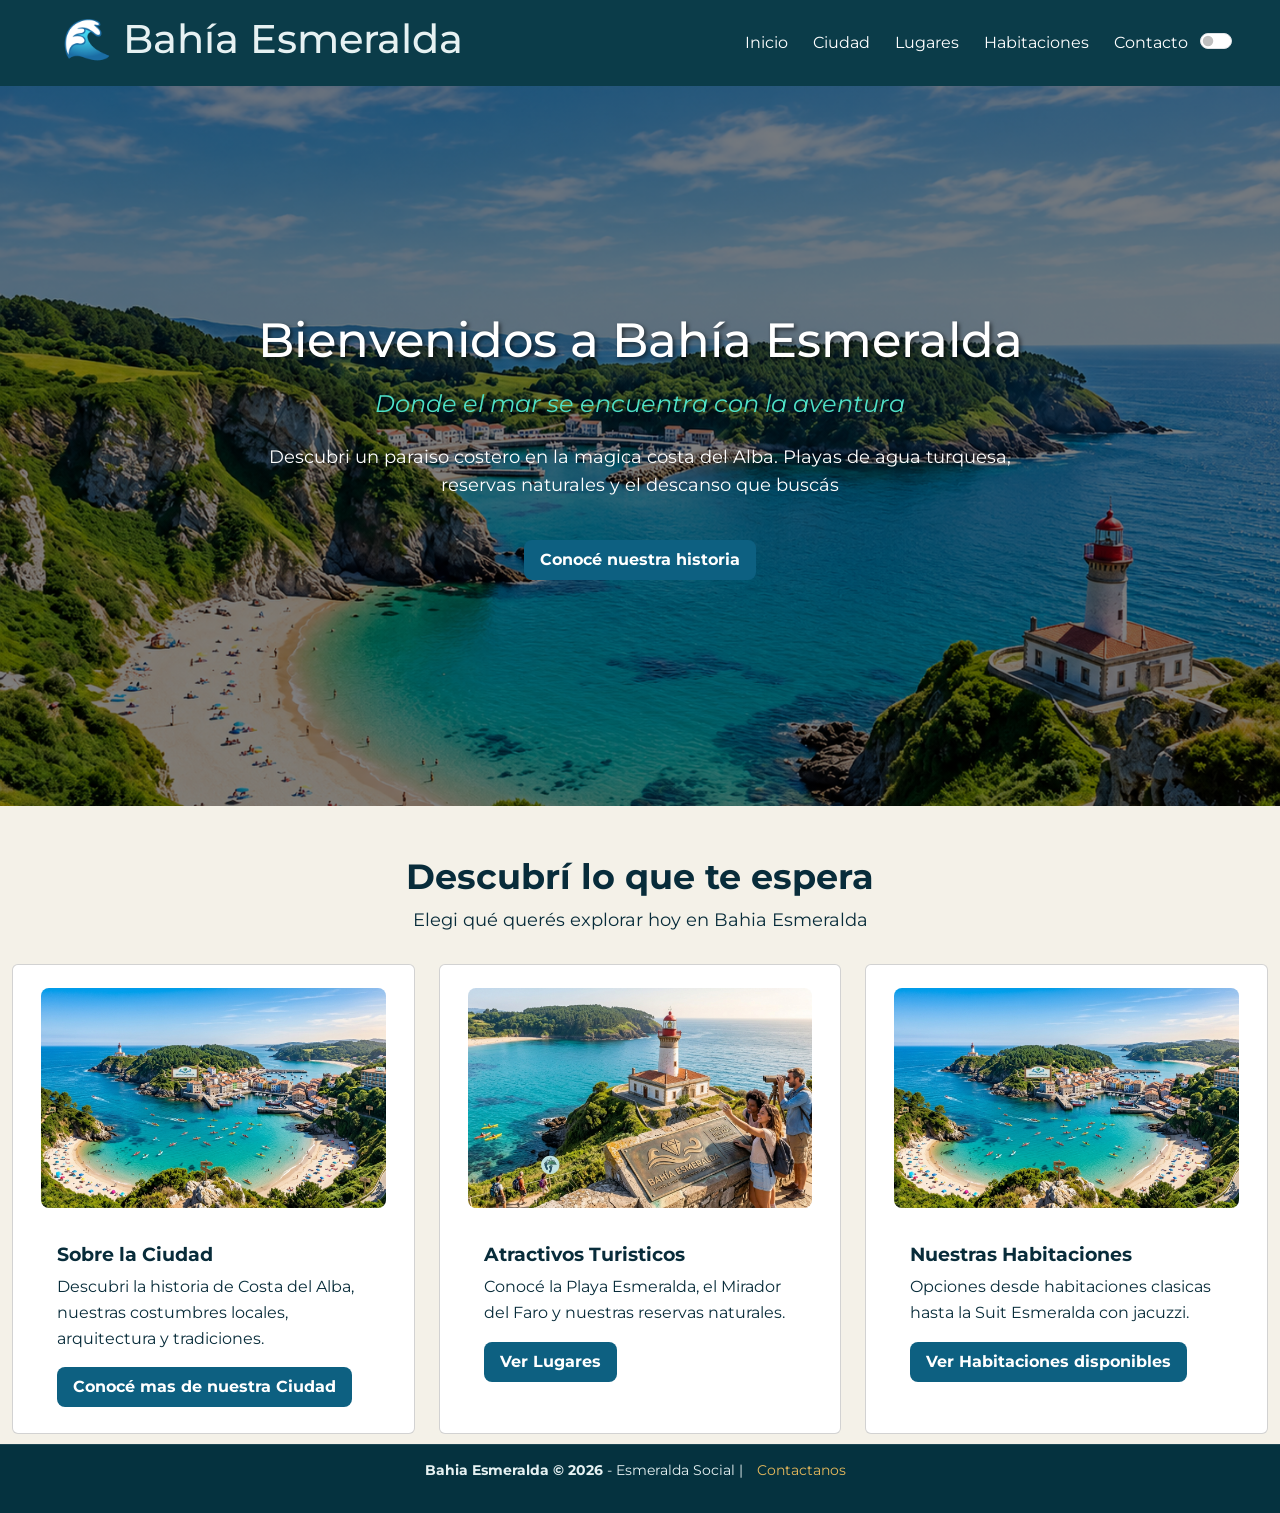
==== commit 5e494bfb: "giMerge branch 'main' of https://github.com/GabiPorta/LI1-2C2026-GRUPO3" ====
--- a/index.html
+++ b/index.html
@@ -54,7 +54,7 @@
                     <h2>Bienvenidos a Bahía Esmeralda</h2>
                     <p class="eslogan">Donde el mar se encuentra con la aventura</p>
                     <p>Descubri un paraiso costero en la magica costa del Alba. Playas de agua turquesa, reservas naturales y el descanso que buscás</p>
-                    <a href="ciudad.html" class="btn-solid">Conocé nuestra historia </a>
+                    <a href="ciudad.html" class="btn btn-secondary btn-lg">Conocé nuestra historia </a>
                 </div>
             </section>
             <section>
@@ -63,31 +63,40 @@
                     <p>Elegi qué querés explorar hoy en Bahia Esmeralda</p>
                 </div>
             </section>
-            <div class="galeria-lugares">
-                <article class="tarjeta-lugar">
-                    <img src="Multimedia/Imagen/Imagen-Ciudad.jpeg" alt="Imagen de la ciudad.">
-                   <div>
-                        <h3>Sobre la Ciudad</h3> 
-                        <p>Descubri la historia de Costa del Alba, nuestras costumbres locales, arquitectura y tradiciones. </p>
-                        <a href="ciudad.html" class="btn-solid theme-primary btn-lg">Conocé mas de nuestra Ciudad</a>
-                   </div>
-                </article>
-                <article class="tarjeta-lugar">
-                    <img src="Multimedia/Imagen/AtraccionTuristica.jpeg" alt="Imagen de una atraccion turistica.">
-                    <div>
-                        <h3>Atractivos Turisticos</h3>
-                        <p>Conocé la Playa Esmeralda, el Mirador del Faro y nuestras reservas naturales.</p>
-                        <a href="lugares.html" class="btn-solid theme-primary btn-lg">Ver Lugares</a>
-                    </div>
-                </article>
-                <article class="tarjeta-lugar">
-                    <img src="Multimedia/Imagen/ImagenDeHabataciones.jpeg" alt="Imagen de una habitacion.">
-                    <div>
-                        <h3>Nuestras Habitaciones</h3>
-                        <p>Opciones desde habitaciones clasicas hasta la Suit Esmeralda con jacuzzi. </p>
-                        <a href="habitaciones.html" class="btn-solid theme-primary btn-lg">Ver Habitaciones disponibles</a>
-                    </div>
-                </article>
+            <div class="container-fluid">
+                
+                <div class="row row-cols-1 row-cols-md-3 g-4">
+                    <div class="col">
+                        <div class="card h-100">
+                            <img src="Multimedia/Imagen/Imagen-Ciudad.jpeg" class="card-img-top" alt="Imagen de la ciudad.">
+                            <div class="card-body">
+                                <h3 class="card-title">Sobre la Ciudad</h3>
+                                <p class="card-text">Descubri la historia de Costa del Alba, nuestras costumbres locales, arquitectura y tradiciones.</p>
+                                <a href="ciudad.html"  class="btn btn-secondary btn-lg">Conocé mas de nuestra Ciudad</a>
+                            </div>
+                        </div>
+                    </div>    
+                     <div class="col">
+                        <div class="card h-100">
+                            <img src="Multimedia/Imagen/AtraccionTuristica.jpeg" class="card-img-top" alt="Imagen de una atraccion turistica.">
+                            <div class="card-body">
+                                <h3 class="card-title">Atractivos Turisticos</h3>
+                                <p class="card-text">Conocé la Playa Esmeralda, el Mirador del Faro y nuestras reservas naturales.</p>
+                                <a href="lugares.html"  class="btn btn-secondary btn-lg">Ver Lugares</a>
+                            </div>
+                        </div>
+                    </div> 
+                    <div class="col">
+                        <div class="card h-100">
+                            <img src="Multimedia/Imagen/Imagen-Ciudad.jpeg" class="card-img-top" alt="Imagen de la ciudad.">
+                            <div class="card-body">
+                                <h3 class="card-title">Nuestras Habitaciones</h3>
+                                <p class="card-text">Opciones desde habitaciones clasicas hasta la Suit Esmeralda con jacuzzi.</p>
+                                <a href="habitaciones.html"  class="btn btn-secondary btn-lg">Ver Habitaciones disponibles</a>
+                            </div>
+                        </div>
+                    </div> 
+                </div>
             </div>
         </main>
         <footer >
--- a/estilos.css
+++ b/estilos.css
@@ -276,31 +276,13 @@
     margin-bottom: 40px;
 }
 
-.btn-solid{
-    display: inline-block;
-    padding: 12px 28px;
-
-    background-color: #0c4757;
+.btn{
+    background-color: #0d6081;
     color: #ffffff;
     border: none;
-    border-radius: 6px;
 
     font-size: 1rem;
-    font-weight: bold;
-    text-decoration: none;
-    text-align: center;
-
-    cursor: pointer;
-    transition: background-color 0.3s ease, transform 0.2s ease;
-}
-
-.btn-solid:hover{
-    background-color: #4ee1c7;
-    color: #28778d;
-    transform: translateY(-2px);
-}
-.btn-solid:active{
-    transform: translateY(0);
+    font-weight: bold;  
 }
 
 /*--------------Titulo de Seccion---------------------------------*/
@@ -315,15 +297,13 @@
     color: var(--color-subtítulos);    
     font-size: 2.2rem;   
     font-weight: bold;   
-    margin-bottom: 12px; 
-}
-
-.titulo-seccion p{
+}
+
+.titulo-seccion p{ 
     color: var(--color-subtítulos);  
     font-size: 1.1rem ;
 }
 /*----------------------------------------------------------------*/
-
 
 .card{
     display: flex;
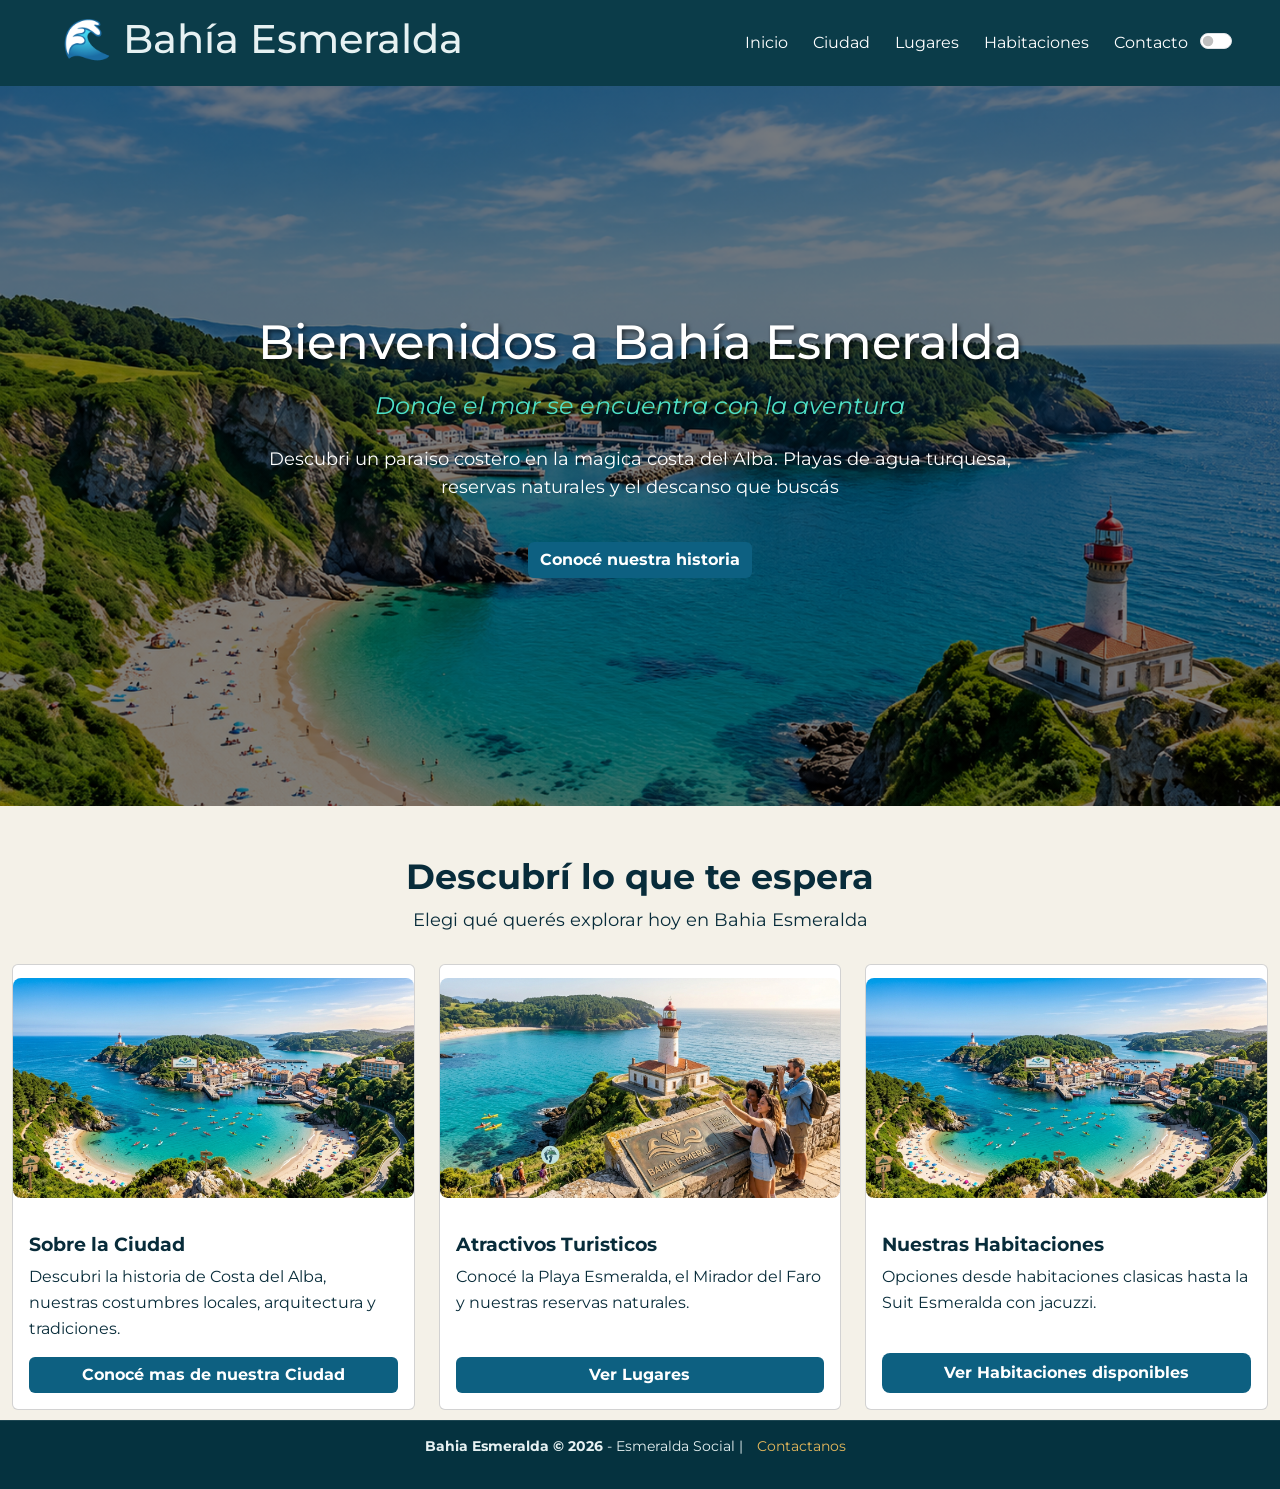
==== commit 2887746f: "Se modificó las etiquetas .card y .card-body en el CSS para que las tarjetas sean responsive y no se" ====
--- a/index.html
+++ b/index.html
@@ -54,7 +54,7 @@
                     <h2>Bienvenidos a Bahía Esmeralda</h2>
                     <p class="eslogan">Donde el mar se encuentra con la aventura</p>
                     <p>Descubri un paraiso costero en la magica costa del Alba. Playas de agua turquesa, reservas naturales y el descanso que buscás</p>
-                    <a href="ciudad.html" class="btn btn-secondary btn-lg">Conocé nuestra historia </a>
+                    <a href="ciudad.html" class="btn btn-secondary">Conocé nuestra historia </a>
                 </div>
             </section>
             <section>
@@ -72,7 +72,7 @@
                             <div class="card-body">
                                 <h3 class="card-title">Sobre la Ciudad</h3>
                                 <p class="card-text">Descubri la historia de Costa del Alba, nuestras costumbres locales, arquitectura y tradiciones.</p>
-                                <a href="ciudad.html"  class="btn btn-secondary btn-lg">Conocé mas de nuestra Ciudad</a>
+                                <a href="ciudad.html"  class="btn btn-secondary">Conocé mas de nuestra Ciudad</a>
                             </div>
                         </div>
                     </div>    
@@ -82,7 +82,7 @@
                             <div class="card-body">
                                 <h3 class="card-title">Atractivos Turisticos</h3>
                                 <p class="card-text">Conocé la Playa Esmeralda, el Mirador del Faro y nuestras reservas naturales.</p>
-                                <a href="lugares.html"  class="btn btn-secondary btn-lg">Ver Lugares</a>
+                                <a href="lugares.html"  class="btn btn-secondary">Ver Lugares</a>
                             </div>
                         </div>
                     </div> 
--- a/estilos.css
+++ b/estilos.css
@@ -306,10 +306,19 @@
 /*----------------------------------------------------------------*/
 
 .card{
-    display: flex;
-    align-items: center;
-    margin: auto;
-    padding: 10px 28px;
+    height: 100%;
+    overflow: hidden;
+}
+
+.card-body{
+    display: flex;
+    flex-direction: column;
+    flex: 1;
+}
+
+.card-body .btn{
+    margin-top: auto;
+    white-space: normal;
 }
 
 .card-title{
